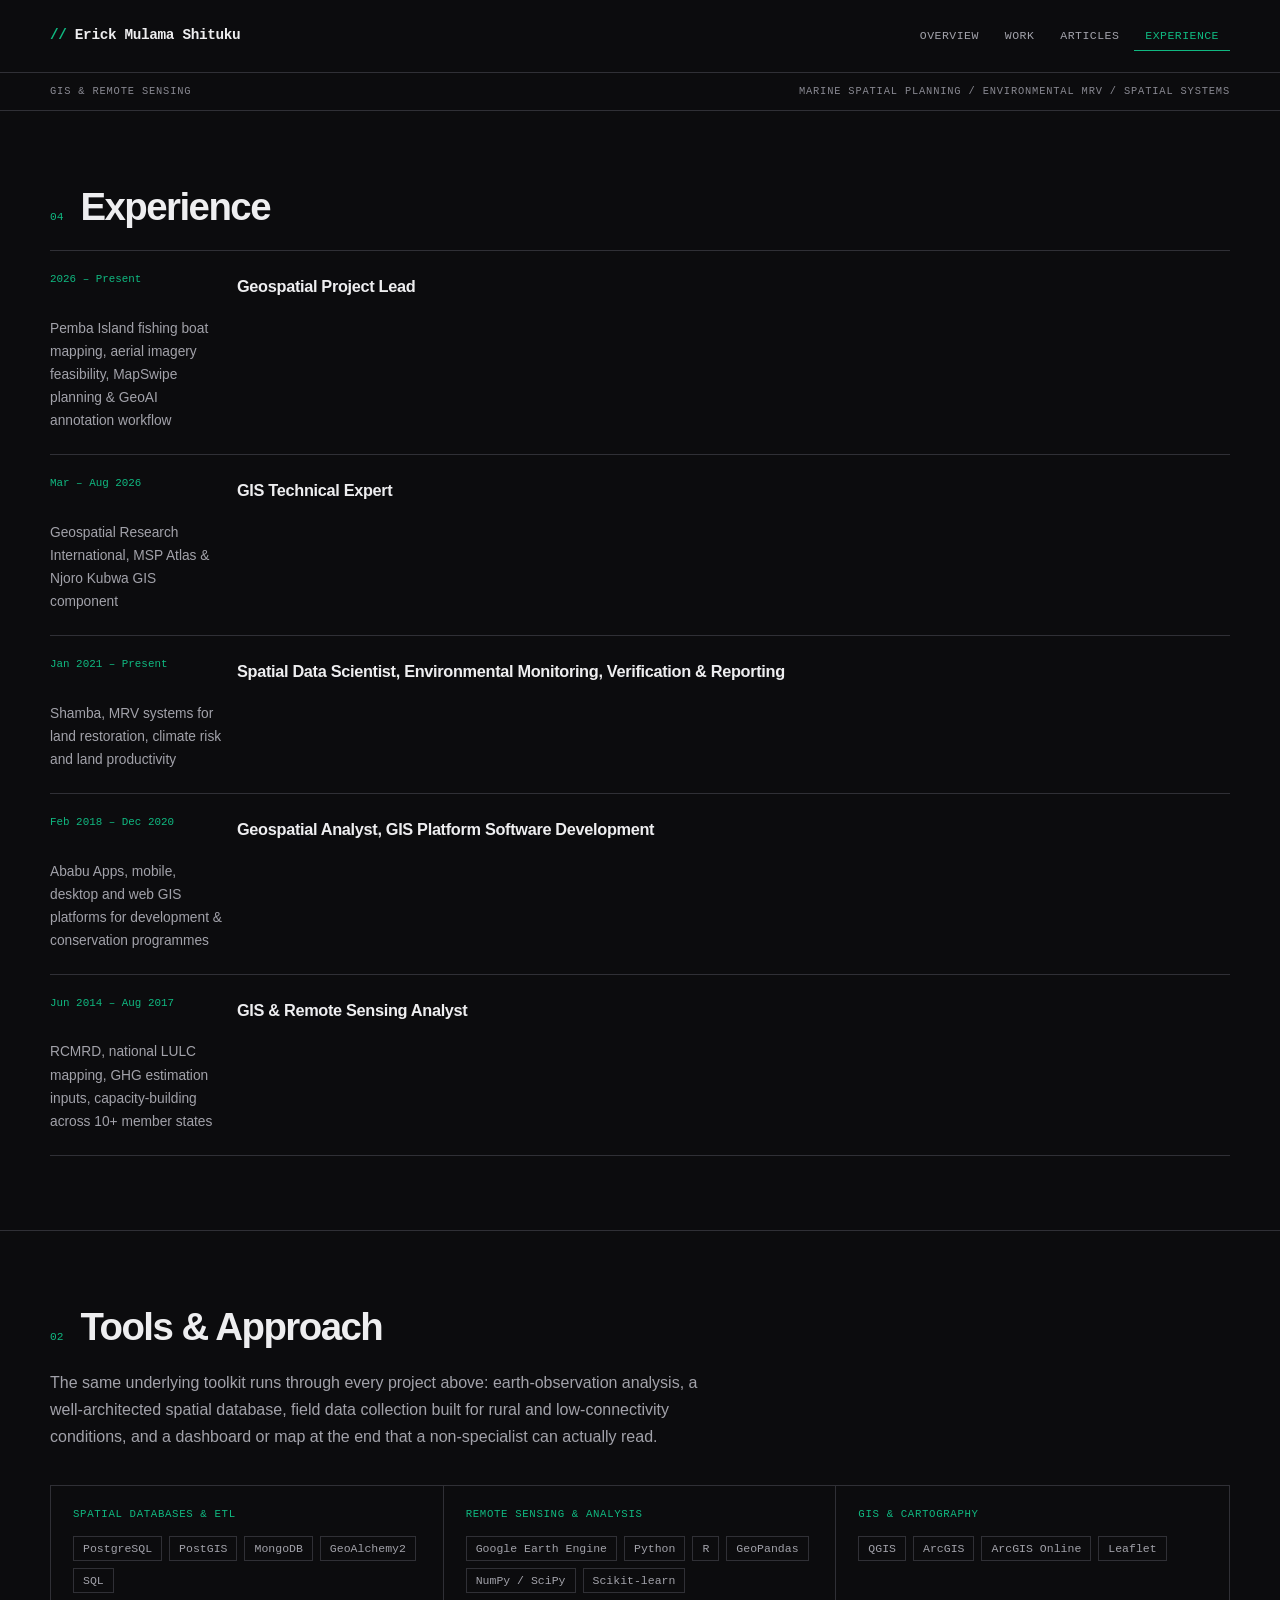
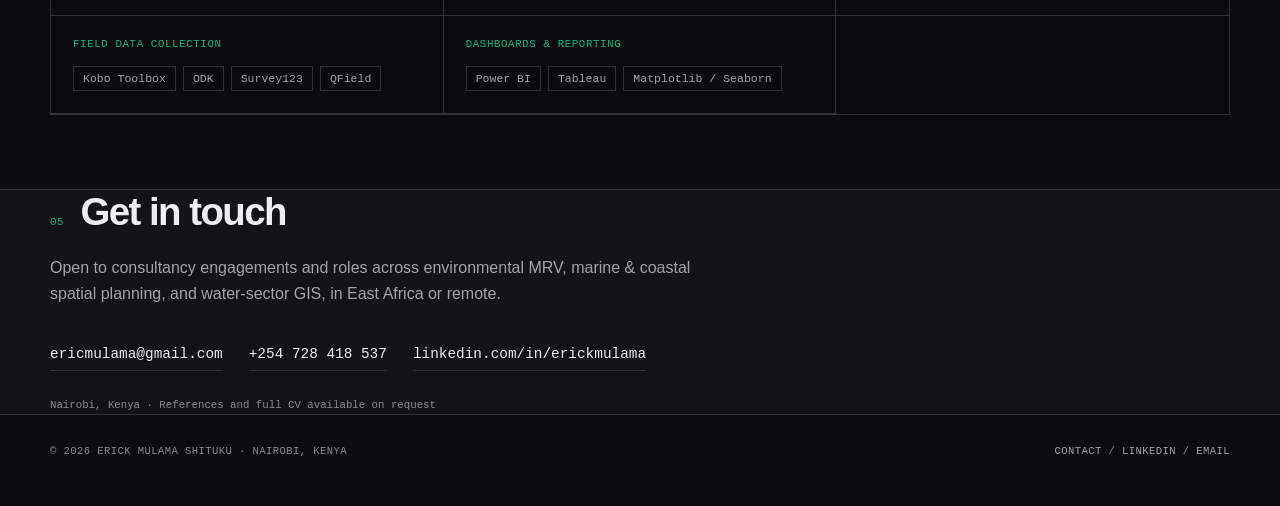
==== about.html @ e85ef7d8 "Redesign portfolio as concise multi-page site" ====
<!doctype html>
<html lang="en">
<head>
<meta charset="utf-8">
<meta name="viewport" content="width=device-width, initial-scale=1">
<meta name="theme-color" content="#0c0c0e">
<meta name="description" content="Approach, tools, experience and contact details for Erick Mulama Shituku.">
<meta name="author" content="Erick Mulama Shituku">
<title>Experience & Approach — Erick Mulama Shituku</title>
<link rel="stylesheet" href="site.css">
</head>
<body class="page page-experience">
<nav class="site-nav" aria-label="Main navigation"><div class="wrap nav-inner"><a class="brand" href="index.html">Erick Mulama Shituku</a><div class="navlinks"><a href="index.html">Overview</a><a href="work.html">Work</a><a href="writing.html">Articles</a><a href="about.html" aria-current="page">Experience</a></div></div></nav>
<div class="data-strip" aria-label="Areas of practice"><div class="wrap"><span>GIS &amp; Remote Sensing</span><span>Marine Spatial Planning / Environmental MRV / Spatial Systems</span></div></div>
<main>
<section id="experience">
  <div class="wrap">
    <div class="sec-head"><span class="sec-num mono">04</span><h2>Experience</h2></div>
    <div class="tl">
      <div class="tl-item">
        <span class="yr mono">2026 – Present</span>
        <h4>Geospatial Project Lead</h4>
        <div class="org">Pemba Island fishing boat mapping, aerial imagery feasibility, MapSwipe planning &amp; GeoAI annotation workflow</div>
      </div>
      <div class="tl-item">
        <span class="yr mono">Mar – Aug 2026</span>
        <h4>GIS Technical Expert</h4>
        <div class="org">Geospatial Research International, MSP Atlas &amp; Njoro Kubwa GIS component</div>
      </div>
      <div class="tl-item">
        <span class="yr mono">Jan 2021 – Present</span>
        <h4>Spatial Data Scientist, Environmental Monitoring, Verification &amp; Reporting</h4>
        <div class="org">Shamba, MRV systems for land restoration, climate risk and land productivity</div>
      </div>
      <div class="tl-item">
        <span class="yr mono">Feb 2018 – Dec 2020</span>
        <h4>Geospatial Analyst, GIS Platform Software Development</h4>
        <div class="org">Ababu Apps, mobile, desktop and web GIS platforms for development &amp; conservation programmes</div>
      </div>
      <div class="tl-item">
        <span class="yr mono">Jun 2014 – Aug 2017</span>
        <h4>GIS &amp; Remote Sensing Analyst</h4>
        <div class="org">RCMRD, national LULC mapping, GHG estimation inputs, capacity-building across 10+ member states</div>
      </div>
    </div>
  </div>
</section><section id="approach">
  <div class="wrap">
    <div class="sec-head"><span class="sec-num mono">02</span><h2>Tools &amp; Approach</h2></div>
    <p class="sec-intro">The same underlying toolkit runs through every project above: earth-observation analysis, a well-architected spatial database, field data collection built for rural and low-connectivity conditions, and a dashboard or map at the end that a non-specialist can actually read.</p>
    <div class="tool-groups">
      <div class="tool-group">
        <h4>Spatial Databases &amp; ETL</h4>
        <div class="tool-list"><span>PostgreSQL</span><span>PostGIS</span><span>MongoDB</span><span>GeoAlchemy2</span><span>SQL</span></div>
      </div>
      <div class="tool-group">
        <h4>Remote Sensing &amp; Analysis</h4>
        <div class="tool-list"><span>Google Earth Engine</span><span>Python</span><span>R</span><span>GeoPandas</span><span>NumPy / SciPy</span><span>Scikit-learn</span></div>
      </div>
      <div class="tool-group">
        <h4>GIS &amp; Cartography</h4>
        <div class="tool-list"><span>QGIS</span><span>ArcGIS</span><span>ArcGIS Online</span><span>Leaflet</span></div>
      </div>
      <div class="tool-group">
        <h4>Field Data Collection</h4>
        <div class="tool-list"><span>Kobo Toolbox</span><span>ODK</span><span>Survey123</span><span>QField</span></div>
      </div>
      <div class="tool-group">
        <h4>Dashboards &amp; Reporting</h4>
        <div class="tool-list"><span>Power BI</span><span>Tableau</span><span>Matplotlib / Seaborn</span></div>
      </div>
    </div>
  </div>
</section><footer id="contact">
  <div class="wrap">
    <div class="sec-head"><span class="sec-num mono">05</span><h2>Get in touch</h2></div>
    <p class="sec-intro">Open to consultancy engagements and roles across environmental MRV, marine &amp; coastal spatial planning, and water-sector GIS, in East Africa or remote.</p>
    <div class="contact-grid">
      <a href="mailto:ericmulama@gmail.com">ericmulama@gmail.com</a>
      <a href="tel:+254728418537">+254 728 418 537</a>
      <a href="https://www.linkedin.com/in/erickmulama" target="_blank" rel="noopener">linkedin.com/in/erickmulama</a>
    </div>
    <div class="fine">Nairobi, Kenya · References and full CV available on request</div>
  </div>
</footer>
</main>
<footer class="site-footer"><div class="wrap"><span>© 2026 Erick Mulama Shituku · Nairobi, Kenya</span><span><a href="about.html#contact">Contact</a> / <a href="https://www.linkedin.com/in/erickmulama" rel="noopener">LinkedIn</a> / <a href="mailto:ericmulama@gmail.com">Email</a></span></div></footer><script data-goatcounter="https://ericmulama.goatcounter.com/count" async src="//gc.zgo.at/count.js"></script>
</body>
</html>
---- site.css ----
:root{
  color-scheme:dark;
  --canvas:#0c0c0e;
  --surface:#141417;
  --surface-2:#1a1a1e;
  --ink:#eeeef0;
  --muted:#a2a2aa;
  --faint:#898992;
  --line:#303036;
  --accent:#10b981;
  --ink-soft:var(--muted);
  --ocean:var(--accent);
  --coral:#f59e0b;
  --mono:ui-monospace,SFMono-Regular,Menlo,Consolas,"Liberation Mono",monospace;
  --sans:Inter,ui-sans-serif,-apple-system,BlinkMacSystemFont,"Segoe UI",sans-serif;
}
*{box-sizing:border-box}
html{scroll-behavior:smooth}
body{margin:0;background:var(--canvas);color:var(--ink);font:400 16px/1.68 var(--sans);-webkit-font-smoothing:antialiased}
::selection{background:var(--accent);color:var(--canvas)}
a{color:inherit;text-decoration:none}
a:hover{color:var(--accent)}
a:focus-visible,summary:focus-visible{outline:2px solid var(--accent);outline-offset:4px}
img{display:block;max-width:100%;height:auto}
.wrap{width:min(100% - 48px,1180px);margin-inline:auto}
.reading-wrap{width:min(100% - 48px,800px);margin-inline:auto}
.mono,.eyebrow,.sec-num,.k,.tag,.plate-num,.plate-foot,.article-card-date,.article-card-arrow,.fine,.back,.back-link,.article-meta,.meta,.byline,.gallery-caption,figcaption,.contact-grid,.status,.route-label,.project-index,.site-footer,.data-strip{font-family:var(--mono)}
.site-nav{border-bottom:1px solid var(--line);background:var(--canvas);position:sticky;top:0;z-index:20}
.site-nav .nav-inner{min-height:72px;display:flex;align-items:center;justify-content:space-between;gap:24px}
.brand{font:700 .9rem/1.2 var(--mono);letter-spacing:-.025em;white-space:nowrap;color:var(--ink)}
.brand::before{content:"// ";color:var(--accent)}
.navlinks{display:flex;align-items:center;gap:4px;overflow-x:auto}
.navlinks a{display:inline-block;padding:8px 11px;color:var(--muted);font:.72rem/1.25 var(--mono);text-transform:uppercase;letter-spacing:.04em;white-space:nowrap}
.navlinks a:hover,.navlinks a[aria-current="page"]{color:var(--accent)}
.navlinks a[aria-current="page"]{box-shadow:inset 0 -1px var(--accent)}
.status{display:inline-flex;align-items:center;gap:9px;color:var(--muted);font-size:.68rem;text-transform:uppercase;letter-spacing:.07em}
.status::before{content:"";width:7px;height:7px;background:var(--accent);border-radius:50%}
.data-strip{border-bottom:1px solid var(--line);color:var(--faint);font-size:.65rem;letter-spacing:.08em;text-transform:uppercase}
.data-strip .wrap{display:flex;justify-content:space-between;gap:20px;padding-block:10px;white-space:nowrap;overflow:hidden}
.hero{padding:88px 0 0;border-bottom:1px solid var(--line)}
.hero-inner{display:grid;grid-template-columns:minmax(0,1.8fr) minmax(230px,.7fr);gap:clamp(34px,8vw,108px);align-items:start;padding-bottom:70px}
.hero-text{min-width:0}
.eyebrow{display:block;margin:0 0 25px;color:var(--accent);font-size:.71rem;line-height:1.5;text-transform:uppercase;letter-spacing:.09em}
h1,h2,h3,h4,p{margin-top:0}
h1,h2,h3{font-weight:650;letter-spacing:-.04em;line-height:1.12;text-wrap:balance}
.hero h1{font-size:clamp(2.65rem,5.8vw,5.4rem);max-width:17ch;margin:0 0 26px}
.hero .role{max-width:65ch;color:var(--muted);font-size:1.03rem;margin:0 0 22px}
.hero .lede{max-width:64ch;color:#c7c7ce;font-size:1rem}
.hero-photo{border:1px solid var(--line);background:var(--surface);padding:10px}
.hero-photo img{width:100%;aspect-ratio:3/4;object-fit:cover;filter:grayscale(.35)}
.stamp{display:grid;grid-template-columns:repeat(4,1fr);border-top:1px solid var(--line)}
.stamp>div{padding:18px 20px;border-right:1px solid var(--line);font:.78rem/1.45 var(--mono)}
.stamp>div:first-child{padding-left:0}
.stamp>div:last-child{border-right:0}
.stamp .k{display:block;color:var(--faint);font-size:.62rem;text-transform:uppercase;letter-spacing:.08em;margin-bottom:5px}
section{padding:74px 0;border-bottom:1px solid var(--line)}
.sec-head{display:flex;align-items:baseline;gap:17px;margin-bottom:22px}
.sec-num{color:var(--accent);font-size:.7rem}
.sec-head h2{font-size:clamp(1.8rem,3vw,2.65rem);margin:0}
.sec-intro{max-width:75ch;color:var(--muted);margin:0 0 34px}
.section-link,.text-link,.plate-body a{display:inline-flex;align-items:center;gap:8px;color:var(--accent);font:.73rem var(--mono);text-transform:uppercase;letter-spacing:.03em}
.section-link:hover,.text-link:hover,.plate-body a:hover{text-decoration:underline;text-underline-offset:5px}
.home-grid{display:grid;grid-template-columns:repeat(3,minmax(0,1fr));gap:1px;background:var(--line);border:1px solid var(--line);margin-bottom:28px}
.feature-card{background:var(--surface);display:flex;flex-direction:column;min-width:0;transition:background .18s ease}
.feature-card:hover{background:var(--surface-2)}
.feature-card img{width:100%;height:210px;object-fit:cover;filter:saturate(.72)}
.feature-card-content{padding:22px 23px 24px;display:flex;flex-direction:column;flex:1}
.route-label{color:var(--accent);font-size:.7rem;letter-spacing:.06em;text-transform:uppercase;margin-bottom:17px}
.feature-card h3{font-size:1.35rem;margin:0 0 15px;line-height:1.22}
.feature-card .plate-client{margin:0 0 26px}
.feature-card .text-link{margin-top:auto}
.feature-card:hover .text-link{gap:14px}
.project-index{display:grid;grid-template-columns:repeat(5,1fr);border:1px solid var(--line);margin:34px 0 64px}
.project-index a{padding:15px 13px;border-right:1px solid var(--line);font-size:.74rem;line-height:1.45;color:var(--muted)}
.project-index a:last-child{border:0}
.project-index a:hover{color:var(--accent);background:var(--surface)}
.plate{padding:36px 0 70px;border-top:1px solid var(--line);scroll-margin-top:92px}
.plate:first-of-type{border-top:0}
.plate-head{display:flex;justify-content:space-between;gap:20px;margin:0 0 16px}
.plate-title h3{font-size:clamp(1.65rem,3vw,2.45rem);max-width:26ch;margin:0 0 10px}
.plate-client{color:var(--muted);font-size:.84rem;line-height:1.55}
.plate-num{font-size:.69rem;color:var(--accent);white-space:nowrap}
.tags{display:flex;flex-wrap:wrap;gap:6px;margin:18px 0 26px}
.tag{border:1px solid var(--line);padding:5px 8px;color:var(--muted);font-size:.65rem;line-height:1.3;letter-spacing:0}
.plate-body{max-width:980px}
.plate-body p,.plate-body ul{max-width:72ch}
.plate-body p{margin:0 0 16px}
.plate-body ul{padding-left:1.3em;margin:0 0 22px}
.plate-body li{padding-left:4px;margin:0 0 10px}
.plate-body li::marker{color:var(--accent)}
.gallery{display:grid;grid-template-columns:1.2fr 1fr;gap:10px;margin:30px 0}
.gallery figure,.ref-figure,.feature-figure{margin:0;border:1px solid var(--line);background:var(--surface);padding:8px}
.gallery figure.span2{grid-column:1/-1}
.gallery figcaption,.ref-figure figcaption,.feature-figure figcaption{padding:10px 4px 2px;color:var(--muted);font-size:.64rem;line-height:1.5}
.gallery img{width:100%;height:auto}
.ref-figure{float:right;width:220px;margin:0 0 20px 24px}
.feature-figure{margin:0 0 26px}
.metrics{display:grid;grid-template-columns:repeat(auto-fit,minmax(145px,1fr));border:1px solid var(--line);margin:26px 0}
.metrics>div{padding:18px 20px;border-right:1px solid var(--line)}
.metrics>div:last-child{border:0}
.metrics .num{display:block;color:var(--accent);font:600 1.6rem var(--mono)}
.metrics .lab{color:var(--muted);font-size:.74rem}
.plate-foot{display:flex;flex-wrap:wrap;gap:12px 22px;border-top:1px solid var(--line);padding-top:16px;margin-top:28px;color:var(--muted);font-size:.65rem;line-height:1.5}
.flow,.pipeline,.pillars{display:flex;gap:8px;margin:25px 0;overflow-x:auto}
.flow-step,.pipe-node,.pillar{border:1px solid var(--line);background:var(--surface);padding:14px;min-width:145px;flex:1}
.flow-step .n,.pillar .k{display:block;color:var(--accent);font:.68rem var(--mono);margin-bottom:8px}
.flow-step h4{font-size:.8rem;line-height:1.35;margin:0}
.pillar p{font-size:.81rem;color:var(--muted);margin:0}
.pipe-node{text-align:center;font-size:.75rem;min-width:125px}
.pipe-arrow{align-self:center;color:var(--accent);font-family:var(--mono)}
.article-list{border-top:1px solid var(--line)}
.article-card{display:flex;justify-content:space-between;gap:22px;align-items:start;padding:28px 0;border-bottom:1px solid var(--line)}
.article-card:hover{background:var(--surface)}
.article-card-main{flex:1;min-width:0}
.article-card-date{font-size:.67rem;line-height:1.5;color:var(--accent);letter-spacing:.04em;text-transform:uppercase}
.article-card-title{font-size:clamp(1.25rem,2vw,1.65rem);margin:0 0 9px}
.article-card-excerpt{max-width:65ch;color:var(--muted);font-size:.89rem;margin:0}
.article-card-arrow{font-size:1rem;color:var(--accent);text-align:right}
.tool-groups{display:grid;grid-template-columns:repeat(3,minmax(0,1fr));border:1px solid var(--line)}
.tool-group{padding:22px;border-right:1px solid var(--line);border-bottom:1px solid var(--line)}
.tool-group:nth-child(3n){border-right:0}
.tool-group h4{color:var(--accent);font:.67rem var(--mono);text-transform:uppercase;letter-spacing:.06em;margin:0 0 16px}
.tool-list{display:flex;flex-wrap:wrap;gap:7px}
.tool-list span{border:1px solid var(--line);padding:5px 9px;color:var(--muted);font:.72rem var(--mono)}
.tl{border-top:1px solid var(--line)}
.tl-item{display:grid;grid-template-columns:175px minmax(0,1fr);gap:12px;border-bottom:1px solid var(--line);padding:22px 0}
.tl-item .yr{color:var(--accent);font:.68rem var(--mono)}
.tl-item h4{font-size:1.02rem;letter-spacing:-.02em;margin:0 0 4px}
.tl-item .org{color:var(--muted);font-size:.86rem}
.site-footer{border-top:1px solid var(--line);padding:28px 0 46px;color:var(--faint);font-size:.66rem;line-height:1.6;text-transform:uppercase;letter-spacing:.04em}
.site-footer .wrap{display:flex;justify-content:space-between;gap:20px;flex-wrap:wrap}
.site-footer a{color:var(--muted)}
.contact-grid{display:flex;flex-wrap:wrap;gap:12px 26px;margin:22px 0}
.contact-grid a{border-bottom:1px solid var(--line);padding-bottom:4px;color:var(--ink);font-size:.9rem}
.contact-grid a:hover{border-color:var(--accent)}
.fine{font-size:.67rem;color:var(--faint);margin-top:25px}
#contact{background:var(--surface)}
.page-title{padding:72px 0 42px;border-bottom:1px solid var(--line)}
.page-title h1{font-size:clamp(2.5rem,5.5vw,4.7rem);margin:0 0 18px}
.page-title p{color:var(--muted);max-width:68ch;margin:0}
.article-page .intro,.article-page .article-header{padding:70px 0 48px;border-bottom:1px solid var(--line)}
.article-page .intro h1,.article-page .article-header h1{font-size:clamp(2.3rem,5vw,4.2rem);max-width:22ch;margin:20px 0}
.article-page .dek{font-size:1.04rem;color:var(--muted);max-width:65ch}
.article-page .meta,.article-page .article-meta{font-size:.68rem;text-transform:uppercase;letter-spacing:.06em;color:var(--accent)}
.article-page .back,.article-page .back-link{color:var(--muted);font-size:.68rem;text-transform:uppercase;letter-spacing:.04em}
.article-page .back,.article-page .back-link{display:block;margin-bottom:20px}
.article-page .meta{display:block;margin-bottom:16px}
.article-page main.wrap,.article-page article>.wrap{width:min(100% - 48px,800px);margin-inline:auto}
.article-page main.wrap,.article-page article{padding-top:48px;padding-bottom:80px}
.article-page main p,.article-page article p{margin:0 0 20px}
.article-page h2{font-size:clamp(1.45rem,2.4vw,2rem);margin:50px 0 17px}
.article-page h3{font-size:1.15rem;letter-spacing:-.02em}
.article-page ul,.article-page ol{padding-left:1.3em}
.article-page li{margin-bottom:8px}
.article-page li::marker{color:var(--accent)}
.article-page figure{margin:28px 0;border:1px solid var(--line);background:var(--surface);padding:8px}
.article-page figcaption{color:var(--muted);font-size:.65rem;line-height:1.55;padding:10px 4px 2px}
.article-page .gallery{display:grid;grid-template-columns:repeat(4,1fr);gap:8px;margin:28px 0 10px;border:0;padding:0;background:transparent}
.article-page .gallery a{display:block;min-width:0}
.article-page .gallery img{width:100%;height:145px;object-fit:cover}
.article-page .gallery a:first-child{grid-column:span 2;grid-row:span 2}
.article-page .gallery a:first-child img{height:298px}
.article-page .gallery-caption{color:var(--faint);font-size:.62rem;margin-bottom:32px}
.article-page .diagram img{width:100%;height:auto;object-fit:contain}
.article-page .metrics{display:grid;grid-template-columns:repeat(3,1fr);margin:30px 0}
.article-page .metrics strong{display:block;color:var(--accent);font:600 1.3rem var(--mono)}
.article-page .metrics span{color:var(--muted);font-size:.7rem}
.article-page .note{border-left:2px solid var(--accent);background:var(--surface);padding:17px 20px;margin:28px 0}
.article-page .note p:last-child{margin:0}
.article-page .phase-table{width:100%;border-collapse:collapse;margin:28px 0;font-size:.84rem}
.article-page .phase-table th,.article-page .phase-table td{text-align:left;vertical-align:top;padding:12px 9px;border-bottom:1px solid var(--line)}
.article-page .phase-table th{color:var(--accent)}
.article-page .diagram:not(figure){border:1px solid var(--line);background:var(--surface);padding:14px;margin:30px 0;overflow-x:auto}
.article-page .diagram:not(figure) svg{display:block;max-width:100%;height:auto;margin:auto}
.article-page .diagram-caption{color:var(--muted);font-size:.69rem;line-height:1.6;margin:12px 0 0}
.article-page footer{border-top:1px solid var(--line);padding:24px 0 48px}
.article-page footer a{color:var(--accent)}
@media(max-width:900px){
  .hero-inner{grid-template-columns:minmax(0,1fr) 180px;gap:30px}
  .home-grid{grid-template-columns:repeat(2,1fr)}
  .project-index{grid-template-columns:repeat(3,1fr)}
  .project-index a{border-bottom:1px solid var(--line)}
  .tool-groups{grid-template-columns:repeat(2,1fr)}
  .tool-group:nth-child(3n){border-right:1px solid var(--line)}
  .tool-group:nth-child(2n){border-right:0}
}
@media(max-width:650px){
  .wrap,.reading-wrap{width:min(100% - 32px,1180px)}
  .site-nav .nav-inner{display:block;padding-block:15px}
  .navlinks{margin-top:13px;margin-left:-10px}
  .navlinks a{padding:8px 10px}
  .hero{padding-top:52px}
  .hero-inner{grid-template-columns:1fr;padding-bottom:45px}
  .hero-photo{max-width:170px;grid-row:1}
  .hero-photo img{aspect-ratio:1}
  .stamp{grid-template-columns:repeat(2,1fr)}
  .stamp>div{border-bottom:1px solid var(--line);padding:15px 12px}
  .stamp>div:first-child{padding-left:12px}
  .stamp>div:nth-child(2n){border-right:0}
  section{padding:52px 0}
  .home-grid{grid-template-columns:1fr}
  .feature-card img{height:190px}
  .project-index{grid-template-columns:repeat(2,1fr)}
  .plate-head{display:block}
  .plate-num{display:block;margin-top:8px}
  .gallery{grid-template-columns:1fr}
  .gallery figure.span2{grid-column:auto}
  .ref-figure{float:none;margin:20px 0}
  .article-card{gap:8px}
  .tool-groups{grid-template-columns:1fr}
  .tool-group,.tool-group:nth-child(3n){border-right:0}
  .tl-item{grid-template-columns:1fr;gap:4px}
  .article-page main.wrap,.article-page article>.wrap{width:min(100% - 32px,800px)}
  .article-page .gallery{grid-template-columns:repeat(2,1fr)}
  .article-page .gallery img{height:115px}
  .article-page .gallery a:first-child img{height:238px}
  .article-page .metrics{grid-template-columns:1fr}
}
@media(prefers-reduced-motion:reduce){html{scroll-behavior:auto}*,*::before,*::after{transition:none!important}}
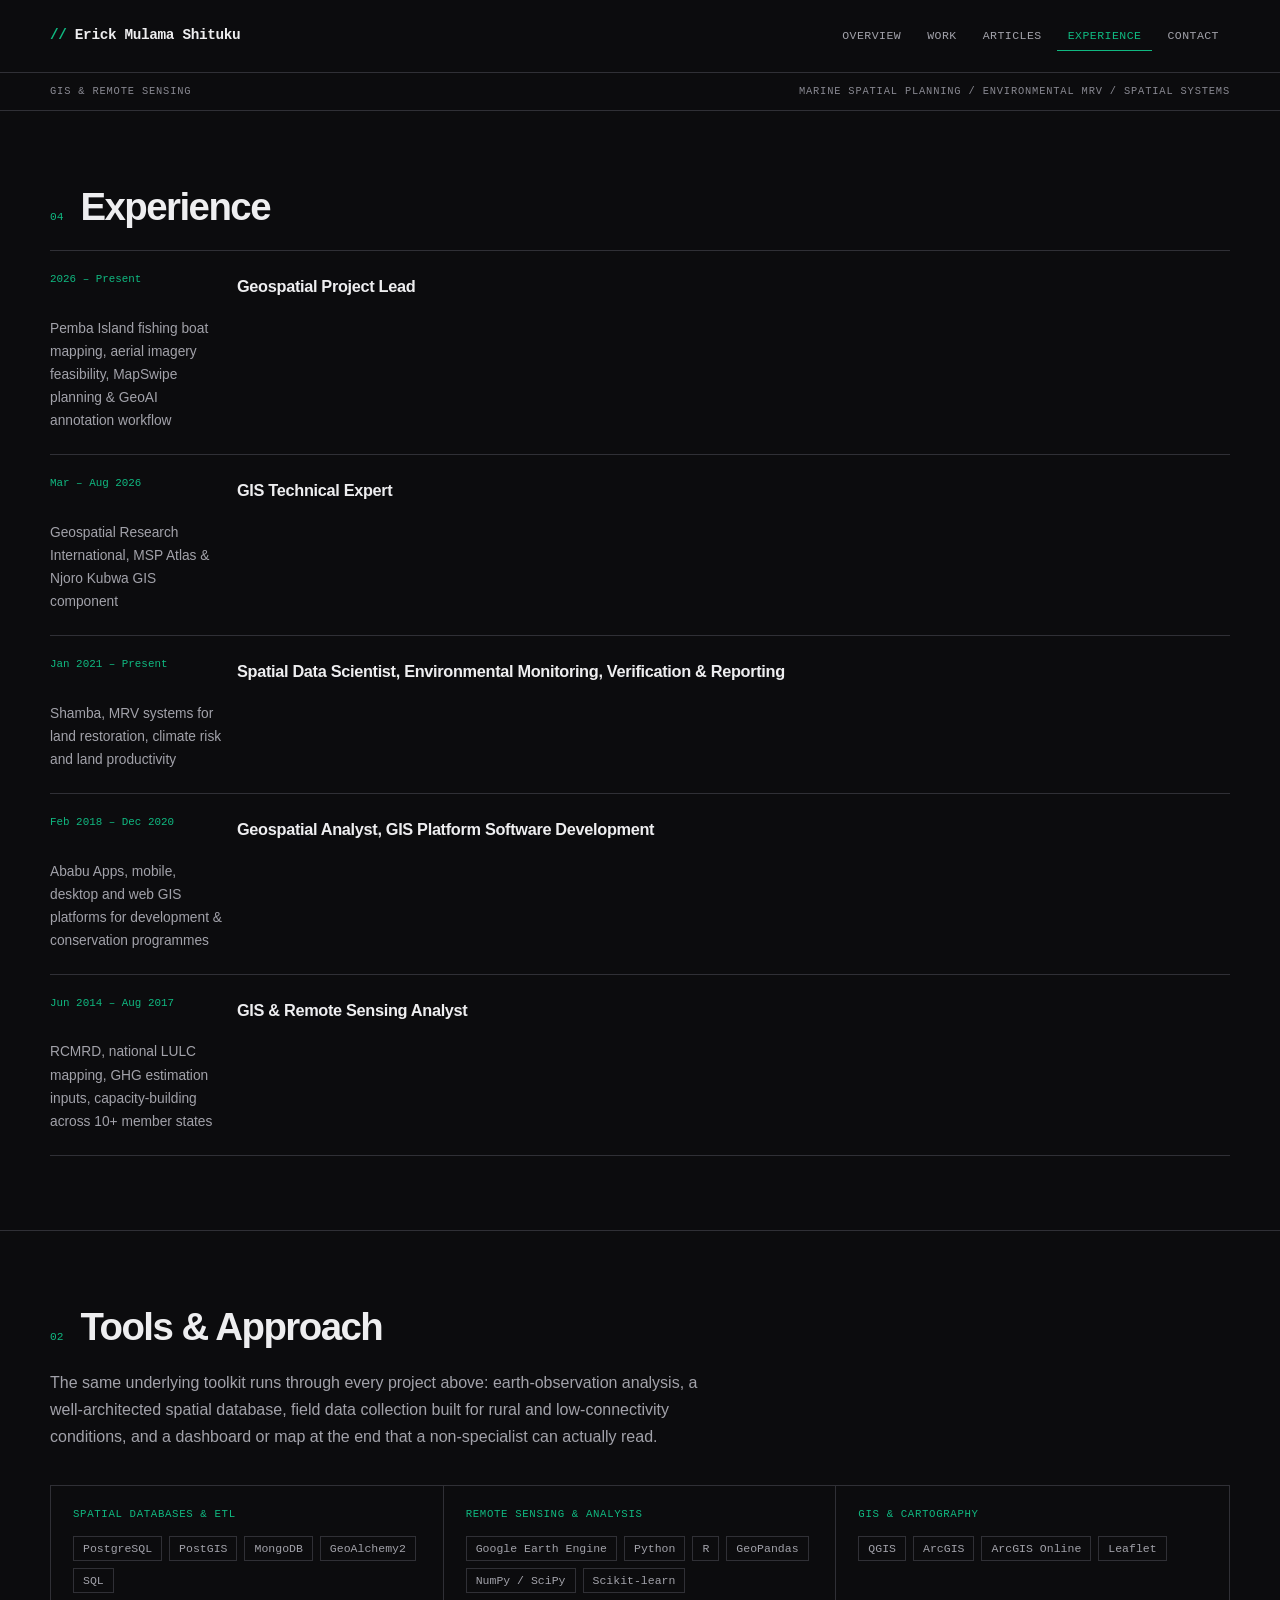
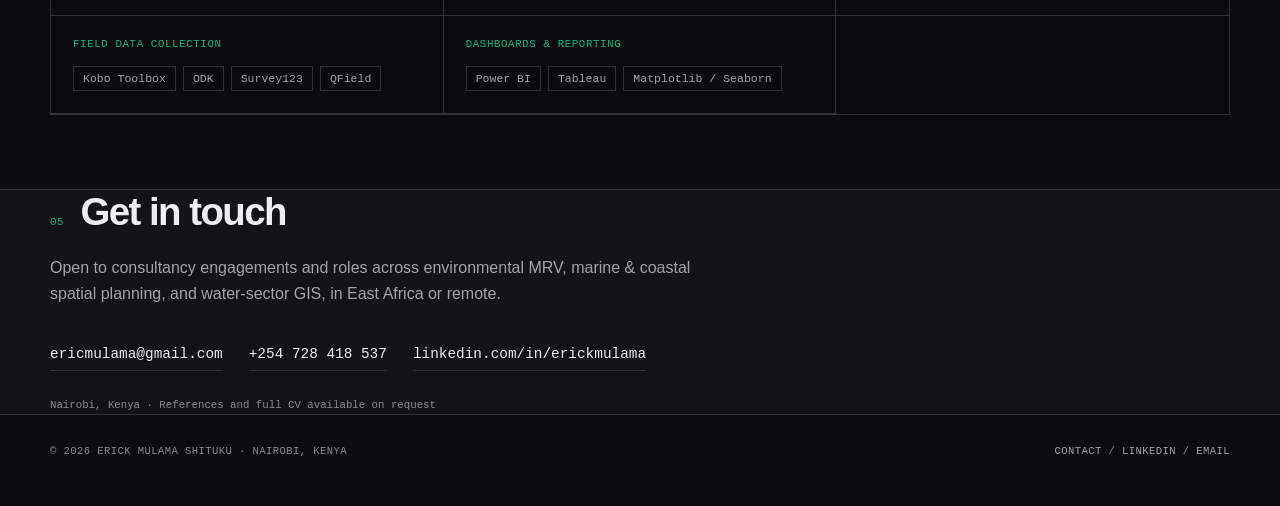
==== commit a5c8c3a3: "Make contact prominent on portfolio homepage" ====
--- a/about.html
+++ b/about.html
@@ -10,7 +10,7 @@
 <link rel="stylesheet" href="site.css">
 </head>
 <body class="page page-experience">
-<nav class="site-nav" aria-label="Main navigation"><div class="wrap nav-inner"><a class="brand" href="index.html">Erick Mulama Shituku</a><div class="navlinks"><a href="index.html">Overview</a><a href="work.html">Work</a><a href="writing.html">Articles</a><a href="about.html" aria-current="page">Experience</a></div></div></nav>
+<nav class="site-nav" aria-label="Main navigation"><div class="wrap nav-inner"><a class="brand" href="index.html">Erick Mulama Shituku</a><div class="navlinks"><a href="index.html">Overview</a><a href="work.html">Work</a><a href="writing.html">Articles</a><a href="about.html" aria-current="page">Experience</a><a href="index.html#contact">Contact</a></div></div></nav>
 <div class="data-strip" aria-label="Areas of practice"><div class="wrap"><span>GIS &amp; Remote Sensing</span><span>Marine Spatial Planning / Environmental MRV / Spatial Systems</span></div></div>
 <main>
 <section id="experience">
@@ -84,6 +84,6 @@
   </div>
 </footer>
 </main>
-<footer class="site-footer"><div class="wrap"><span>© 2026 Erick Mulama Shituku · Nairobi, Kenya</span><span><a href="about.html#contact">Contact</a> / <a href="https://www.linkedin.com/in/erickmulama" rel="noopener">LinkedIn</a> / <a href="mailto:ericmulama@gmail.com">Email</a></span></div></footer><script data-goatcounter="https://ericmulama.goatcounter.com/count" async src="//gc.zgo.at/count.js"></script>
+<footer class="site-footer"><div class="wrap"><span>© 2026 Erick Mulama Shituku · Nairobi, Kenya</span><span><a href="index.html#contact">Contact</a> / <a href="https://www.linkedin.com/in/erickmulama" rel="noopener">LinkedIn</a> / <a href="mailto:ericmulama@gmail.com">Email</a></span></div></footer><script data-goatcounter="https://ericmulama.goatcounter.com/count" async src="//gc.zgo.at/count.js"></script>
 </body>
 </html>
--- a/site.css
+++ b/site.css
@@ -46,6 +46,12 @@
 .hero h1{font-size:clamp(2.65rem,5.8vw,5.4rem);max-width:17ch;margin:0 0 26px}
 .hero .role{max-width:65ch;color:var(--muted);font-size:1.03rem;margin:0 0 22px}
 .hero .lede{max-width:64ch;color:#c7c7ce;font-size:1rem}
+.hero-actions{display:flex;flex-wrap:wrap;gap:10px;margin-top:30px}
+.hero-actions a{display:inline-flex;align-items:center;min-height:42px;padding:10px 16px;font:.73rem/1.2 var(--mono);text-transform:uppercase;letter-spacing:.04em;border:1px solid var(--accent)}
+.hero-contact{background:var(--accent);color:var(--canvas)}
+.hero-contact:hover{background:#34d399;color:var(--canvas)}
+.hero-email{color:var(--accent)}
+.hero-email:hover{background:var(--surface)}
 .hero-photo{border:1px solid var(--line);background:var(--surface);padding:10px}
 .hero-photo img{width:100%;aspect-ratio:3/4;object-fit:cover;filter:grayscale(.35)}
 .stamp{display:grid;grid-template-columns:repeat(4,1fr);border-top:1px solid var(--line)}
